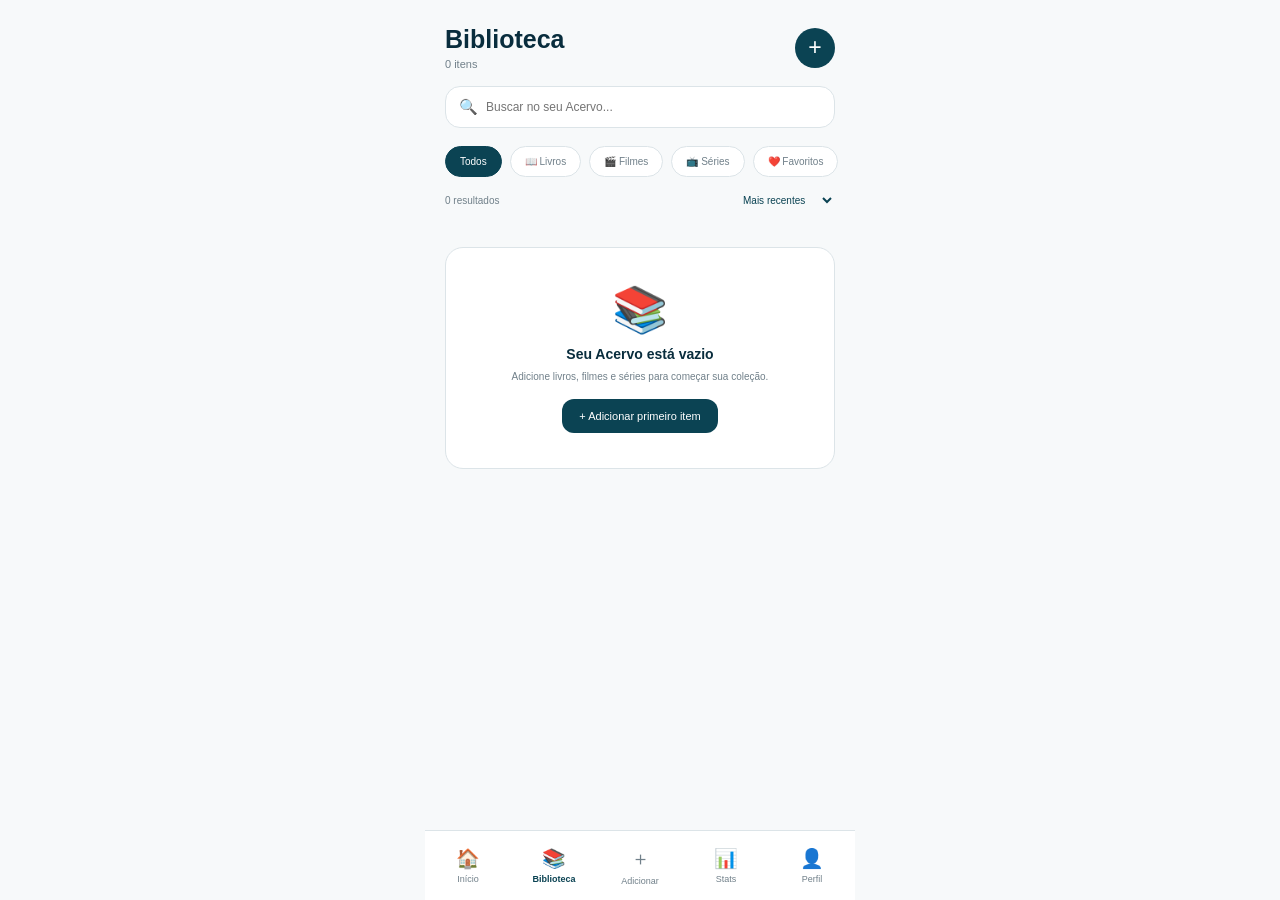
==== biblioteca.html @ 20e03abb "biblioteca.html" ====
<!DOCTYPE html>
<html lang="pt-BR">

<head>

    <meta charset="UTF-8">

    <meta
        name="viewport"
        content="width=device-width, initial-scale=1.0"
    >

    <title>Biblioteca - Acervo</title>


    <style>

        * {
            box-sizing: border-box;
            margin: 0;
            padding: 0;
        }


        body {
            font-family: Arial, Helvetica, sans-serif;
            background: #f7f9fa;
            color: #092d3d;
        }


        .app {
            max-width: 430px;
            margin: auto;
            min-height: 100vh;
            padding-bottom: 90px;
        }


        /* =========================
           TOPO
        ========================= */

        .topo {
            padding: 25px 20px 15px;
        }


        .topo-linha {
            display: flex;
            align-items: center;
            justify-content: space-between;
            margin-bottom: 16px;
        }


        .topo h1 {
            font-size: 25px;
        }


        .contador {
            color: #71808a;
            font-size: 11px;
            margin-top: 4px;
        }


        .botao-adicionar {
            width: 40px;
            height: 40px;
            border: none;
            border-radius: 50%;
            background: #0b4353;
            color: white;
            font-size: 23px;
            cursor: pointer;
        }


        /* =========================
           BUSCA
        ========================= */

        .busca {
            position: relative;
        }


        .busca input {
            width: 100%;
            border: 1px solid #dce4e8;
            background: white;
            border-radius: 15px;
            padding: 13px 14px 13px 40px;
            font-size: 12px;
            color: #092d3d;
            outline: none;
        }


        .busca input:focus {
            border-color: #0b4353;
        }


        .icone-busca {
            position: absolute;
            left: 14px;
            top: 12px;
            font-size: 15px;
            color: #71808a;
        }


        /* =========================
           FILTROS
        ========================= */

        .filtros {
            display: flex;
            gap: 8px;
            overflow-x: auto;
            padding: 3px 20px 5px;
            margin-bottom: 12px;
        }


        .filtros::-webkit-scrollbar {
            display: none;
        }


        .filtro {
            flex-shrink: 0;
            border: 1px solid #dce4e8;
            background: white;
            color: #71808a;
            border-radius: 20px;
            padding: 9px 14px;
            font-size: 10px;
            cursor: pointer;
        }


        .filtro.ativo {
            background: #0b4353;
            color: white;
            border-color: #0b4353;
        }


        /* =========================
           ORGANIZAÇÃO
        ========================= */

        .barra-organizacao {
            display: flex;
            justify-content: space-between;
            align-items: center;
            padding: 0 20px 15px;
        }


        .resultado {
            color: #71808a;
            font-size: 10px;
        }


        .ordenacao {
            border: none;
            background: transparent;
            color: #0b4353;
            font-size: 10px;
            outline: none;
            cursor: pointer;
        }


        /* =========================
           GRID
        ========================= */

        .lista {
            display: grid;
            grid-template-columns: 1fr 1fr;
            gap: 12px;
            padding: 0 20px;
        }


        /* =========================
           CARD
        ========================= */

        .card {
            background: white;
            border: 1px solid #dce4e8;
            border-radius: 17px;
            overflow: hidden;
            cursor: pointer;
            position: relative;
            transition: 0.15s;
        }


        .card:active {
            transform: scale(0.98);
        }


        .capa {
            width: 100%;
            height: 210px;
            background: #e8f2f0;
            display: flex;
            align-items: center;
            justify-content: center;
            font-size: 48px;
            overflow: hidden;
        }


        .capa img {
            width: 100%;
            height: 100%;
            object-fit: cover;
        }


        .favorito {
            position: absolute;
            right: 8px;
            top: 8px;
            width: 29px;
            height: 29px;
            border-radius: 50%;
            border: none;
            background: rgba(255,255,255,0.92);
            font-size: 15px;
            cursor: pointer;
            z-index: 2;
        }


        .informacoes {
            padding: 11px;
        }


        .tipo-card {
            color: #71808a;
            font-size: 8px;
            text-transform: uppercase;
            margin-bottom: 4px;
        }


        .titulo-card {
            font-size: 12px;
            font-weight: bold;
            white-space: nowrap;
            overflow: hidden;
            text-overflow: ellipsis;
            margin-bottom: 5px;
        }


        .autor-card {
            color: #71808a;
            font-size: 9px;
            white-space: nowrap;
            overflow: hidden;
            text-overflow: ellipsis;
            margin-bottom: 7px;
        }


        .rodape-card {
            display: flex;
            justify-content: space-between;
            align-items: center;
        }


        .estrelas {
            color: #eca72c;
            font-size: 10px;
            letter-spacing: 0;
        }


        .status {
            font-size: 8px;
            padding: 4px 6px;
            border-radius: 8px;
            background: #eef3f4;
            color: #52707a;
        }


        /* =========================
           VAZIO
        ========================= */

        .vazio {
            display: none;
            margin: 25px 20px;
            background: white;
            border: 1px solid #dce4e8;
            border-radius: 18px;
            padding: 35px 20px;
            text-align: center;
        }


        .vazio-icone {
            font-size: 45px;
            margin-bottom: 10px;
        }


        .vazio strong {
            display: block;
            font-size: 14px;
            margin-bottom: 7px;
        }


        .vazio p {
            color: #71808a;
            font-size: 10px;
            line-height: 1.5;
            margin-bottom: 15px;
        }


        .vazio button {
            border: none;
            background: #0b4353;
            color: white;
            border-radius: 12px;
            padding: 11px 17px;
            font-size: 11px;
            cursor: pointer;
        }


        /* =========================
           MENU INFERIOR
        ========================= */

        .menu {
            position: fixed;
            bottom: 0;
            left: 50%;
            transform: translateX(-50%);
            width: min(430px, 100%);
            height: 70px;
            background: white;
            border-top: 1px solid #dce4e8;
            display: grid;
            grid-template-columns: repeat(5, 1fr);
            z-index: 10;
        }


        .menu button {
            border: none;
            background: transparent;
            color: #71808a;
            font-size: 9px;
            cursor: pointer;
        }


        .menu button span {
            display: block;
            font-size: 19px;
            margin-bottom: 4px;
        }


        .menu button.ativo {
            color: #0b4353;
            font-weight: bold;
        }


        /* =========================
           RESPONSIVO
        ========================= */

        @media (max-width: 350px) {

            .lista {
                grid-template-columns: 1fr 1fr;
                gap: 8px;
            }


            .capa {
                height: 175px;
            }

        }

    </style>

</head>


<body>


<div class="app">


    <!-- TOPO -->

    <header class="topo">


        <div class="topo-linha">


            <div>

                <h1>
                    Biblioteca
                </h1>

                <div
                    class="contador"
                    id="contador"
                >
                    0 itens
                </div>

            </div>


            <button
                class="botao-adicionar"
                onclick="novoItem()"
            >
                +
            </button>


        </div>


        <!-- BUSCA -->

        <div class="busca">

            <span class="icone-busca">
                🔍
            </span>

            <input
                type="text"
                id="busca"
                placeholder="Buscar no seu Acervo..."
                oninput="renderizar()"
            >

        </div>


    </header>


    <!-- FILTROS -->

    <div class="filtros">


        <button
            class="filtro ativo"
            data-filtro="Todos"
            onclick="selecionarFiltro('Todos', this)"
        >
            Todos
        </button>


        <button
            class="filtro"
            data-filtro="Livro"
            onclick="selecionarFiltro('Livro', this)"
        >
            📖 Livros
        </button>


        <button
            class="filtro"
            data-filtro="Filme"
            onclick="selecionarFiltro('Filme', this)"
        >
            🎬 Filmes
        </button>


        <button
            class="filtro"
            data-filtro="Série"
            onclick="selecionarFiltro('Série', this)"
        >
            📺 Séries
        </button>


        <button
            class="filtro"
            data-filtro="Favoritos"
            onclick="selecionarFiltro('Favoritos', this)"
        >
            ❤️ Favoritos
        </button>


    </div>


    <!-- ORGANIZAÇÃO -->

    <div class="barra-organizacao">


        <span
            class="resultado"
            id="resultado"
        >
            0 resultados
        </span>


        <select
            class="ordenacao"
            id="ordenacao"
            onchange="renderizar()"
        >

            <option value="recentes">
                Mais recentes
            </option>

            <option value="az">
                A → Z
            </option>

            <option value="za">
                Z → A
            </option>

            <option value="nota">
                Melhor avaliação
            </option>

        </select>


    </div>


    <!-- LISTA -->

    <div
        class="lista"
        id="lista"
    ></div>


    <!-- VAZIO -->

    <div
        class="vazio"
        id="vazio"
    >

        <div class="vazio-icone">
            📚
        </div>


        <strong id="tituloVazio">
            Seu Acervo está vazio
        </strong>


        <p id="textoVazio">
            Adicione livros, filmes e séries
            para começar sua coleção.
        </p>


        <button
            onclick="novoItem()"
        >
            + Adicionar primeiro item
        </button>

    </div>


</div>


<!-- MENU -->

<nav class="menu">


    <button
        onclick="location.href='index.html'"
    >

        <span>
            🏠
        </span>

        Início

    </button>


    <button
        class="ativo"
        onclick="location.href='biblioteca.html'"
    >

        <span>
            📚
        </span>

        Biblioteca

    </button>


    <button
        onclick="novoItem()"
    >

        <span>
            ＋
        </span>

        Adicionar

    </button>


    <button
        onclick="location.href='estatisticas.html'"
    >

        <span>
            📊
        </span>

        Stats

    </button>


    <button
        onclick="location.href='perfil.html'"
    >

        <span>
            👤
        </span>

        Perfil

    </button>


</nav>


<script>


/* =========================
   DADOS
========================= */


let acervo =
    JSON.parse(
        localStorage.getItem("acervo")
    ) || [];


let filtroAtual =
    "Todos";


/* =========================
   FILTRO
========================= */


function selecionarFiltro(
    filtro,
    botao
) {


    filtroAtual =
        filtro;


    document
        .querySelectorAll(".filtro")
        .forEach(
            function(item) {

                item.classList.remove(
                    "ativo"
                );

            }
        );


    botao.classList.add(
        "ativo"
    );


    renderizar();

}


/* =========================
   RENDERIZAR
========================= */


function renderizar() {


    acervo =
        JSON.parse(
            localStorage.getItem("acervo")
        ) || [];


    const busca =
        document
            .getElementById("busca")
            .value
            .toLowerCase()
            .trim();


    let itens =
        acervo.map(
            function(item, indice) {

                return {
                    ...item,
                    indice: indice
                };

            }
        );


    /* FILTRO */

    if (
        filtroAtual !==
        "Todos"
    ) {


        if (
            filtroAtual ===
            "Favoritos"
        ) {

            itens =
                itens.filter(
                    function(item) {

                        return item.favorito === true;

                    }
                );

        } else {

            itens =
                itens.filter(
                    function(item) {

                        return item.tipo ===
                            filtroAtual;

                    }
                );

        }

    }


    /* BUSCA */

    if (busca) {


        itens =
            itens.filter(
                function(item) {


                    const titulo =
                        (
                            item.titulo || ""
                        ).toLowerCase();


                    const autor =
                        (
                            item.autor || ""
                        ).toLowerCase();


                    const genero =
                        (
                            item.genero || ""
                        ).toLowerCase();


                    return (

                        titulo.includes(
                            busca
                        ) ||

                        autor.includes(
                            busca
                        ) ||

                        genero.includes(
                            busca
                        )

                    );

                }
            );

    }


    /* ORDENAÇÃO */

    const ordenacao =
        document
            .getElementById("ordenacao")
            .value;


    if (
        ordenacao ===
        "az"
    ) {

        itens.sort(
            function(a, b) {

                return (
                    a.titulo || ""
                ).localeCompare(
                    b.titulo || ""
                );

            }
        );

    }


    if (
        ordenacao ===
        "za"
    ) {

        itens.sort(
            function(a, b) {

                return (
                    b.titulo || ""
                ).localeCompare(
                    a.titulo || ""
                );

            }
        );

    }


    if (
        ordenacao ===
        "nota"
    ) {

        itens.sort(
            function(a, b) {

                return (
                    Number(b.nota) || 0
                ) -
                (
                    Number(a.nota) || 0
                );

            }
        );

    }


    if (
        ordenacao ===
        "recentes"
    ) {

        itens.sort(
            function(a, b) {

                return b.indice -
                    a.indice;

            }
        );

    }


    /* CONTADORES */

    document.getElementById(
        "contador"
    ).textContent =

        acervo.length +
        (
            acervo.length === 1
                ? " item"
                : " itens"
        );


    document.getElementById(
        "resultado"
    ).textContent =

        itens.length +
        (
            itens.length === 1
                ? " resultado"
                : " resultados"
        );


    /* LISTA */

    const lista =
        document.getElementById(
            "lista"
        );


    lista.innerHTML =
        "";


    if (
        itens.length === 0
    ) {


        lista.style.display =
            "none";


        mostrarVazio();


        return;

    }


    lista.style.display =
        "grid";


    document.getElementById(
        "vazio"
    ).style.display =
        "none";


    itens.forEach(
        function(item) {

            lista.appendChild(
                criarCard(item)
            );

        }
    );

}


/* =========================
   CRIAR CARD
========================= */


function criarCard(
    item
) {


    const card =
        document.createElement(
            "div"
        );


    card.className =
        "card";


    card.onclick =
        function() {

            abrirDetalhes(
                item.indice
            );

        };


    /* ÍCONE */

    let icone =
        "📖";


    if (
        item.tipo ===
        "Filme"
    ) {

        icone =
            "🎬";

    }


    if (
        item.tipo ===
        "Série"
    ) {

        icone =
            "📺";

    }


    /* CAPA */

    let capa =
        `
        <span>
            ${icone}
        </span>
        `;


    if (
        item.capa
    ) {

        capa =
            `
            <img
                src="${item.capa}"
                alt="${item.titulo || "Capa"}"
            >
            `;

    }


    /* ESTRELAS */

    const nota =
        Number(item.nota) || 0;


    const estrelas =
        nota > 0
            ? "★".repeat(nota)
                + "☆".repeat(5 - nota)
            : "☆☆☆☆☆";


    /* STATUS */

    let status =
        "Quero ver";


    if (
        item.status ===
        "andamento"
    ) {

        status =
            "Em andamento";

    }


    if (
        item.status ===
        "concluido"
    ) {

        status =
            "Concluído";

    }


    card.innerHTML = `

        <button
            class="favorito"
            title="Favorito"
        >
            ${
                item.favorito === true
                    ? "❤️"
                    : "♡"
            }
        </button>


        <div class="capa">

            ${capa}

        </div>


        <div class="informacoes">


            <div class="tipo-card">

                ${
                    item.tipo ||
                    "Item"
                }

            </div>


            <div class="titulo-card">

                ${
                    item.titulo ||
                    "Sem título"
                }

            </div>


            <div class="autor-card">

                ${
                    item.autor ||
                    ""
                }

            </div>


            <div class="rodape-card">


                <div class="estrelas">

                    ${estrelas}

                </div>


                <div class="status">

                    ${status}

                </div>


            </div>


        </div>

    `;


    /* FAVORITO */

    const favorito =
        card.querySelector(
            ".favorito"
        );


    favorito.onclick =
        function(event) {


            event.stopPropagation();


            alternarFavorito(
                item.indice
            );

        };


    return card;

}


/* =========================
   FAVORITO
========================= */


function alternarFavorito(
    indice
) {


    if (
        !acervo[indice]
    ) {

        return;

    }


    acervo[indice].favorito =
        acervo[indice].favorito !== true;


    localStorage.setItem(
        "acervo",
        JSON.stringify(acervo)
    );


    renderizar();

}


/* =========================
   DETALHES
========================= */


function abrirDetalhes(
    indice
) {


    if (
        !acervo[indice]
    ) {

        return;

    }


    localStorage.setItem(
        "itemSelecionado",
        indice
    );


    location.href =
        "detalhes.html";

}


/* =========================
   NOVO ITEM
========================= */


function novoItem() {


    localStorage.removeItem(
        "itemEditando"
    );


    location.href =
        "novo.html";

}


/* =========================
   VAZIO
========================= */


function mostrarVazio() {


    const vazio =
        document.getElementById(
            "vazio"
        );


    vazio.style.display =
        "block";


    const titulo =
        document.getElementById(
            "tituloVazio"
        );


    const texto =
        document.getElementById(
            "textoVazio"
        );


    if (
        filtroAtual !==
            "Todos" ||
        document
            .getElementById("busca")
            .value
            .trim()
    ) {


        titulo.textContent =
            "Nenhum item encontrado";


        texto.textContent =
            "Tente mudar o filtro ou fazer outra busca.";

    } else {


        titulo.textContent =
            "Seu Acervo está vazio";


        texto.textContent =
            "Adicione livros, filmes e séries para começar sua coleção.";

    }

}


/* =========================
   INICIAR
========================= */


renderizar();


</script>


</body>

</html>
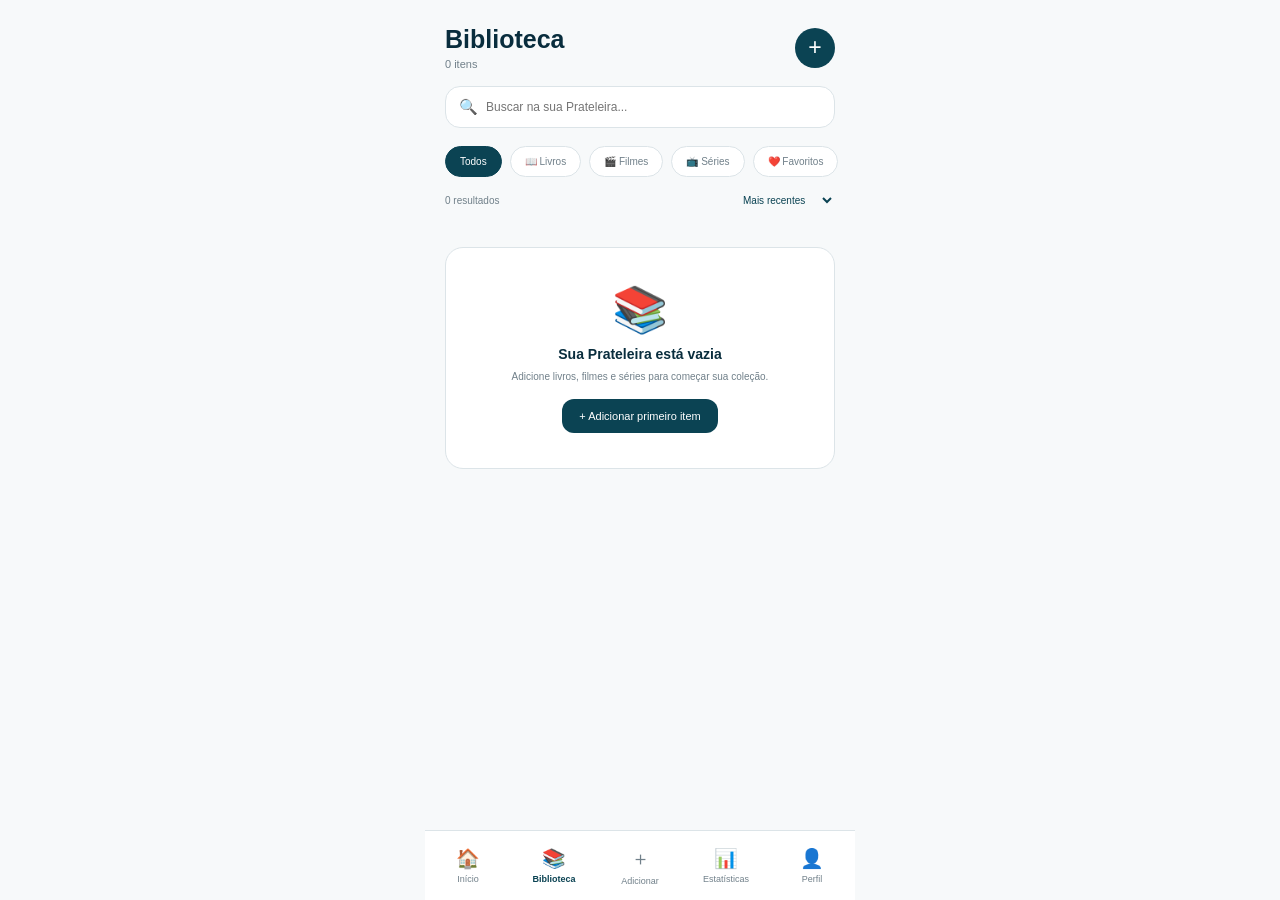
==== commit 2372904e: "biblioteca.html" ====
--- a/biblioteca.html
+++ b/biblioteca.html
@@ -10,7 +10,7 @@
         content="width=device-width, initial-scale=1.0"
     >
 
-    <title>Biblioteca - Acervo</title>
+    <title>Biblioteca - Prateleira</title>
 
 
     <style>
@@ -26,6 +26,7 @@
             font-family: Arial, Helvetica, sans-serif;
             background: #f7f9fa;
             color: #092d3d;
+            transition: 0.2s;
         }
 
 
@@ -389,6 +390,99 @@
 
 
         /* =========================
+           MODO ESCURO
+        ========================= */
+
+        body.modo-escuro {
+            background: #10191d;
+            color: #edf4f5;
+        }
+
+
+        body.modo-escuro .contador,
+        body.modo-escuro .resultado,
+        body.modo-escuro .tipo-card,
+        body.modo-escuro .autor-card {
+            color: #9eafb5;
+        }
+
+
+        body.modo-escuro .busca input {
+            background: #18252a;
+            border-color: #2b3b40;
+            color: #edf4f5;
+        }
+
+
+        body.modo-escuro .busca input::placeholder {
+            color: #8d9da2;
+        }
+
+
+        body.modo-escuro .filtro {
+            background: #18252a;
+            border-color: #2b3b40;
+            color: #aab8bd;
+        }
+
+
+        body.modo-escuro .filtro.ativo {
+            background: #0b4353;
+            color: white;
+            border-color: #0b4353;
+        }
+
+
+        body.modo-escuro .ordenacao {
+            color: #7fb1c0;
+        }
+
+
+        body.modo-escuro .card {
+            background: #18252a;
+            border-color: #2b3b40;
+        }
+
+
+        body.modo-escuro .capa {
+            background: #223238;
+        }
+
+
+        body.modo-escuro .status {
+            background: #26363b;
+            color: #aab8bd;
+        }
+
+
+        body.modo-escuro .vazio {
+            background: #18252a;
+            border-color: #2b3b40;
+        }
+
+
+        body.modo-escuro .vazio p {
+            color: #9eafb5;
+        }
+
+
+        body.modo-escuro .menu {
+            background: #151f23;
+            border-top-color: #2b3b40;
+        }
+
+
+        body.modo-escuro .menu button {
+            color: #9eafb5;
+        }
+
+
+        body.modo-escuro .menu button.ativo {
+            color: #7fb1c0;
+        }
+
+
+        /* =========================
            RESPONSIVO
         ========================= */
 
@@ -463,7 +557,7 @@
             <input
                 type="text"
                 id="busca"
-                placeholder="Buscar no seu Acervo..."
+                placeholder="Buscar na sua Prateleira..."
                 oninput="renderizar()"
             >
 
@@ -588,7 +682,7 @@
 
 
         <strong id="tituloVazio">
-            Seu Acervo está vazio
+            Sua Prateleira está vazia
         </strong>
 
 
@@ -663,7 +757,7 @@
             📊
         </span>
 
-        Stats
+        Estatísticas
 
     </button>
 
@@ -688,14 +782,53 @@
 
 
 /* =========================
+   MODO GLOBAL
+========================= */
+
+
+function aplicarModo() {
+
+    const modo =
+        localStorage.getItem("modoPrateleira") || "claro";
+
+
+    if (modo === "escuro") {
+
+        document.body.classList.add(
+            "modo-escuro"
+        );
+
+    } else {
+
+        document.body.classList.remove(
+            "modo-escuro"
+        );
+
+    }
+
+}
+
+
+/* =========================
    DADOS
 ========================= */
 
 
-let acervo =
-    JSON.parse(
-        localStorage.getItem("acervo")
-    ) || [];
+let acervo = [];
+
+
+try {
+
+    acervo =
+        JSON.parse(
+            localStorage.getItem("acervo")
+        ) || [];
+
+} catch (erro) {
+
+    acervo = [];
+
+}
 
 
 let filtroAtual =
@@ -748,10 +881,18 @@
 function renderizar() {
 
 
-    acervo =
-        JSON.parse(
-            localStorage.getItem("acervo")
-        ) || [];
+    try {
+
+        acervo =
+            JSON.parse(
+                localStorage.getItem("acervo")
+            ) || [];
+
+    } catch (erro) {
+
+        acervo = [];
+
+    }
 
 
     const busca =
@@ -1089,24 +1230,81 @@
     /* CAPA */
 
     let capa =
-        `
-        <span>
-            ${icone}
-        </span>
-        `;
+        `<span>${icone}</span>`;
 
 
     if (
         item.capa
     ) {
 
+        const imagem =
+            document.createElement(
+                "img"
+            );
+
+
+        imagem.src =
+            item.capa;
+
+
+        imagem.alt =
+            item.titulo ||
+            "Capa";
+
+
         capa =
-            `
-            <img
-                src="${item.capa}"
-                alt="${item.titulo || "Capa"}"
-            >
-            `;
+            "";
+
+
+        const areaCapa =
+            document.createElement(
+                "div"
+            );
+
+
+        areaCapa.className =
+            "capa";
+
+
+        areaCapa.appendChild(
+            imagem
+        );
+
+
+        card.appendChild(
+            areaCapa
+        );
+
+    } else {
+
+        const areaCapa =
+            document.createElement(
+                "div"
+            );
+
+
+        areaCapa.className =
+            "capa";
+
+
+        const span =
+            document.createElement(
+                "span"
+            );
+
+
+        span.textContent =
+            icone;
+
+
+        areaCapa.appendChild(
+            span
+        );
+
+
+        card.appendChild(
+            areaCapa
+        );
 
     }
 
@@ -1152,96 +1350,30 @@
     }
 
 
-    card.innerHTML = `
-
-        <button
-            class="favorito"
-            title="Favorito"
-        >
-            ${
-                item.favorito === true
-                    ? "❤️"
-                    : "♡"
-            }
-        </button>
-
-
-        <div class="capa">
-
-            ${capa}
-
-        </div>
-
-
-        <div class="informacoes">
-
-
-            <div class="tipo-card">
-
-                ${
-                    item.tipo ||
-                    "Item"
-                }
-
-            </div>
-
-
-            <div class="titulo-card">
-
-                ${
-                    item.titulo ||
-                    "Sem título"
-                }
-
-            </div>
-
-
-            <div class="autor-card">
-
-                ${
-                    item.autor ||
-                    ""
-                }
-
-            </div>
-
-
-            <div class="rodape-card">
-
-
-                <div class="estrelas">
-
-                    ${estrelas}
-
-                </div>
-
-
-                <div class="status">
-
-                    ${status}
-
-                </div>
-
-
-            </div>
-
-
-        </div>
-
-    `;
-
-
     /* FAVORITO */
 
     const favorito =
-        card.querySelector(
-            ".favorito"
-        );
+        document.createElement(
+            "button"
+        );
+
+
+    favorito.className =
+        "favorito";
+
+
+    favorito.title =
+        "Favorito";
+
+
+    favorito.textContent =
+        item.favorito === true
+            ? "❤️"
+            : "♡";
 
 
     favorito.onclick =
         function(event) {
-
 
             event.stopPropagation();
 
@@ -1251,6 +1383,141 @@
             );
 
         };
+
+
+    card.appendChild(
+        favorito
+    );
+
+
+    /* INFORMAÇÕES */
+
+    const informacoes =
+        document.createElement(
+            "div"
+        );
+
+
+    informacoes.className =
+        "informacoes";
+
+
+    const tipo =
+        document.createElement(
+            "div"
+        );
+
+
+    tipo.className =
+        "tipo-card";
+
+
+    tipo.textContent =
+        item.tipo ||
+        "Item";
+
+
+    const titulo =
+        document.createElement(
+            "div"
+        );
+
+
+    titulo.className =
+        "titulo-card";
+
+
+    titulo.textContent =
+        item.titulo ||
+        "Sem título";
+
+
+    const autor =
+        document.createElement(
+            "div"
+        );
+
+
+    autor.className =
+        "autor-card";
+
+
+    autor.textContent =
+        item.autor ||
+        "";
+
+
+    const rodape =
+        document.createElement(
+            "div"
+        );
+
+
+    rodape.className =
+        "rodape-card";
+
+
+    const estrelasElemento =
+        document.createElement(
+            "div"
+        );
+
+
+    estrelasElemento.className =
+        "estrelas";
+
+
+    estrelasElemento.textContent =
+        estrelas;
+
+
+    const statusElemento =
+        document.createElement(
+            "div"
+        );
+
+
+    statusElemento.className =
+        "status";
+
+
+    statusElemento.textContent =
+        status;
+
+
+    rodape.appendChild(
+        estrelasElemento
+    );
+
+
+    rodape.appendChild(
+        statusElemento
+    );
+
+
+    informacoes.appendChild(
+        tipo
+    );
+
+
+    informacoes.appendChild(
+        titulo
+    );
+
+
+    informacoes.appendChild(
+        autor
+    );
+
+
+    informacoes.appendChild(
+        rodape
+    );
+
+
+    card.appendChild(
+        informacoes
+    );
 
 
     return card;
@@ -1393,7 +1660,7 @@
 
 
         titulo.textContent =
-            "Seu Acervo está vazio";
+            "Sua Prateleira está vazia";
 
 
         texto.textContent =
@@ -1409,6 +1676,8 @@
 ========================= */
 
 
+aplicarModo();
+
 renderizar();
 
 
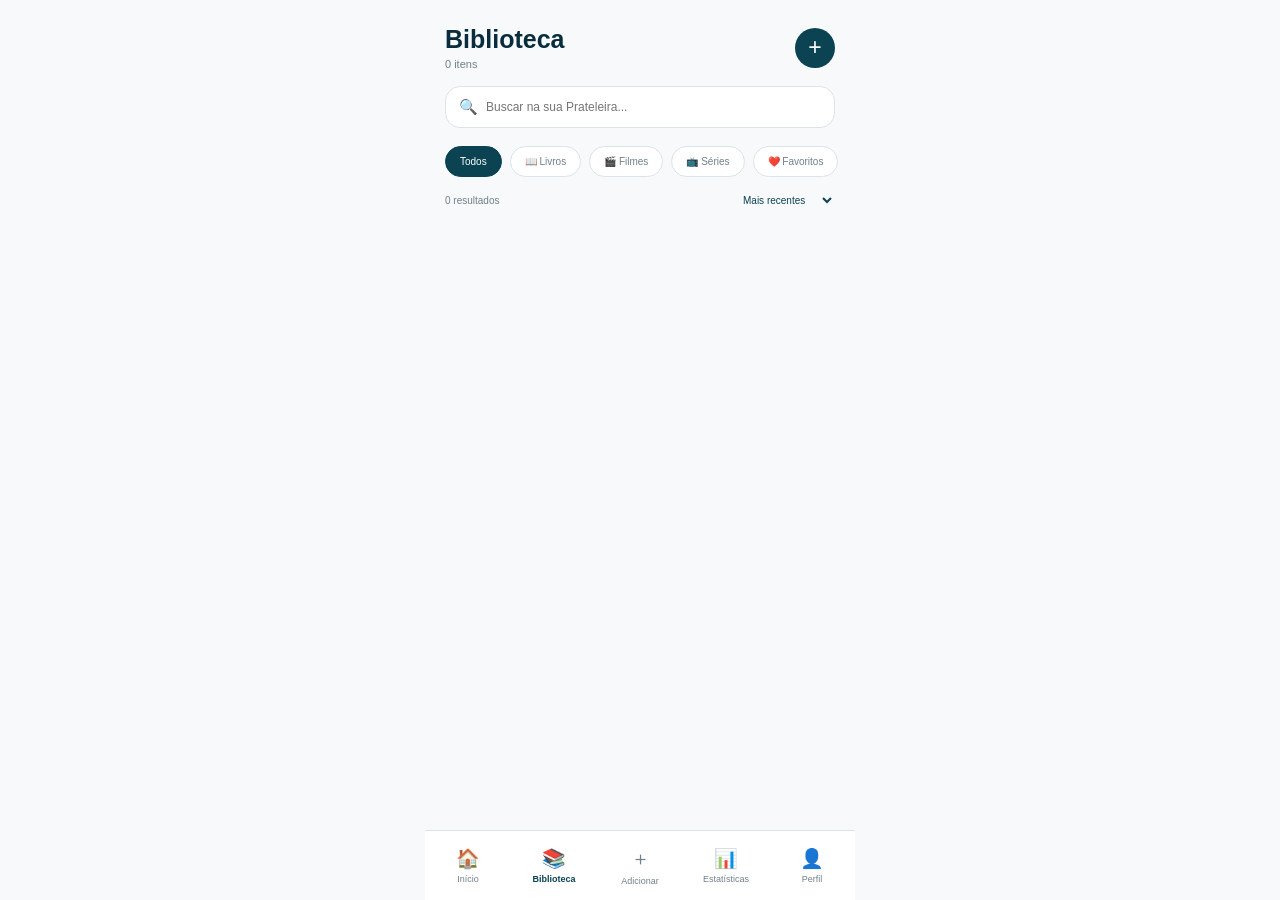
==== commit 6950e861: "biblioteca.html" ====
--- a/biblioteca.html
+++ b/biblioteca.html
@@ -1670,6 +1670,59 @@
 
 }
 
+    /* =========================
+           MODO ESCURO
+        ========================= */
+
+        body.modo-escuro {
+            background: #10191d;
+            color: #edf4f5;
+        }
+
+
+        body.modo-escuro .topo p,
+        body.modo-escuro .texto-card,
+        body.modo-escuro .avaliacao-texto,
+        body.modo-escuro .vazio {
+            color: #9eafb5;
+        }
+
+
+        body.modo-escuro .card-resumo,
+        body.modo-escuro .tipo,
+        body.modo-escuro .status-card,
+        body.modo-escuro .avaliacao-card {
+            background: #18252a;
+            border-color: #2b3b40;
+        }
+
+
+        body.modo-escuro .barra {
+            background: #26363b;
+        }
+
+
+        body.modo-escuro .status-linha {
+            border-bottom-color: #2b3b40;
+        }
+
+
+        body.modo-escuro .navegacao {
+            background: #151f23;
+            border-top-color: #2b3b40;
+        }
+
+
+        body.modo-escuro .nav-item {
+            color: #9eafb5;
+        }
+
+
+        body.modo-escuro .nav-item.ativo {
+            color: #7fb1c0;
+        }
+
+
 
 /* =========================
    INICIAR
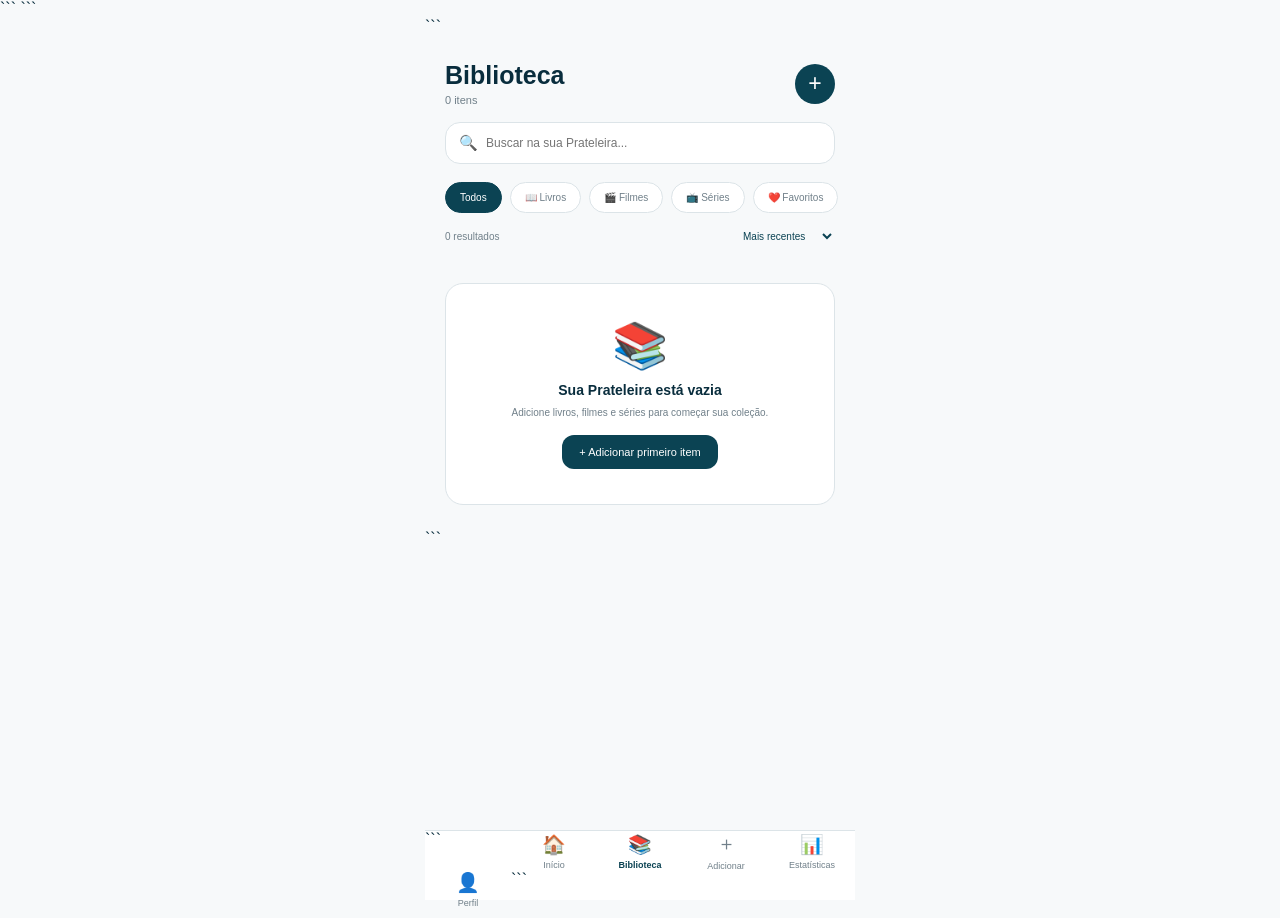
==== commit 53231d52: "biblioteca.html" ====
--- a/biblioteca.html
+++ b/biblioteca.html
@@ -1,797 +1,695 @@
 <!DOCTYPE html>
+
 <html lang="pt-BR">
 
 <head>
 
-    <meta charset="UTF-8">
-
-    <meta
-        name="viewport"
-        content="width=device-width, initial-scale=1.0"
-    >
-
-    <title>Biblioteca - Prateleira</title>
-
-
-    <style>
-
-        * {
-            box-sizing: border-box;
-            margin: 0;
-            padding: 0;
+```
+<meta charset="UTF-8">
+
+<meta
+    name="viewport"
+    content="width=device-width, initial-scale=1.0"
+>
+
+<title>Biblioteca - Prateleira</title>
+
+<style>
+
+    * {
+        box-sizing: border-box;
+        margin: 0;
+        padding: 0;
+    }
+
+    body {
+        font-family: Arial, Helvetica, sans-serif;
+        background: #f7f9fa;
+        color: #092d3d;
+        transition: 0.2s;
+    }
+
+    .app {
+        max-width: 430px;
+        margin: auto;
+        min-height: 100vh;
+        padding-bottom: 90px;
+    }
+
+    /* =========================
+       TOPO
+    ========================= */
+
+    .topo {
+        padding: 25px 20px 15px;
+    }
+
+    .topo-linha {
+        display: flex;
+        align-items: center;
+        justify-content: space-between;
+        margin-bottom: 16px;
+    }
+
+    .topo h1 {
+        font-size: 25px;
+    }
+
+    .contador {
+        color: #71808a;
+        font-size: 11px;
+        margin-top: 4px;
+    }
+
+    .botao-adicionar {
+        width: 40px;
+        height: 40px;
+        border: none;
+        border-radius: 50%;
+        background: #0b4353;
+        color: white;
+        font-size: 23px;
+        cursor: pointer;
+    }
+
+    /* =========================
+       BUSCA
+    ========================= */
+
+    .busca {
+        position: relative;
+    }
+
+    .busca input {
+        width: 100%;
+        border: 1px solid #dce4e8;
+        background: white;
+        border-radius: 15px;
+        padding: 13px 14px 13px 40px;
+        font-size: 12px;
+        color: #092d3d;
+        outline: none;
+    }
+
+    .busca input:focus {
+        border-color: #0b4353;
+    }
+
+    .icone-busca {
+        position: absolute;
+        left: 14px;
+        top: 12px;
+        font-size: 15px;
+        color: #71808a;
+    }
+
+    /* =========================
+       FILTROS
+    ========================= */
+
+    .filtros {
+        display: flex;
+        gap: 8px;
+        overflow-x: auto;
+        padding: 3px 20px 5px;
+        margin-bottom: 12px;
+    }
+
+    .filtros::-webkit-scrollbar {
+        display: none;
+    }
+
+    .filtro {
+        flex-shrink: 0;
+        border: 1px solid #dce4e8;
+        background: white;
+        color: #71808a;
+        border-radius: 20px;
+        padding: 9px 14px;
+        font-size: 10px;
+        cursor: pointer;
+    }
+
+    .filtro.ativo {
+        background: #0b4353;
+        color: white;
+        border-color: #0b4353;
+    }
+
+    /* =========================
+       ORGANIZAÇÃO
+    ========================= */
+
+    .barra-organizacao {
+        display: flex;
+        justify-content: space-between;
+        align-items: center;
+        padding: 0 20px 15px;
+    }
+
+    .resultado {
+        color: #71808a;
+        font-size: 10px;
+    }
+
+    .ordenacao {
+        border: none;
+        background: transparent;
+        color: #0b4353;
+        font-size: 10px;
+        outline: none;
+        cursor: pointer;
+    }
+
+    /* =========================
+       GRID
+    ========================= */
+
+    .lista {
+        display: grid;
+        grid-template-columns: 1fr 1fr;
+        gap: 12px;
+        padding: 0 20px;
+    }
+
+    /* =========================
+       CARD
+    ========================= */
+
+    .card {
+        background: white;
+        border: 1px solid #dce4e8;
+        border-radius: 17px;
+        overflow: hidden;
+        cursor: pointer;
+        position: relative;
+        transition: 0.15s;
+    }
+
+    .card:active {
+        transform: scale(0.98);
+    }
+
+    .capa {
+        width: 100%;
+        height: 210px;
+        background: #e8f2f0;
+        display: flex;
+        align-items: center;
+        justify-content: center;
+        font-size: 48px;
+        overflow: hidden;
+    }
+
+    .capa img {
+        width: 100%;
+        height: 100%;
+        object-fit: cover;
+    }
+
+    .favorito {
+        position: absolute;
+        right: 8px;
+        top: 8px;
+        width: 29px;
+        height: 29px;
+        border-radius: 50%;
+        border: none;
+        background: rgba(255,255,255,0.92);
+        font-size: 15px;
+        cursor: pointer;
+        z-index: 2;
+    }
+
+    .informacoes {
+        padding: 11px;
+    }
+
+    .tipo-card {
+        color: #71808a;
+        font-size: 8px;
+        text-transform: uppercase;
+        margin-bottom: 4px;
+    }
+
+    .titulo-card {
+        font-size: 12px;
+        font-weight: bold;
+        white-space: nowrap;
+        overflow: hidden;
+        text-overflow: ellipsis;
+        margin-bottom: 5px;
+    }
+
+    .autor-card {
+        color: #71808a;
+        font-size: 9px;
+        white-space: nowrap;
+        overflow: hidden;
+        text-overflow: ellipsis;
+        margin-bottom: 7px;
+    }
+
+    .rodape-card {
+        display: flex;
+        justify-content: space-between;
+        align-items: center;
+    }
+
+    .estrelas {
+        color: #eca72c;
+        font-size: 10px;
+        letter-spacing: 0;
+    }
+
+    .status {
+        font-size: 8px;
+        padding: 4px 6px;
+        border-radius: 8px;
+        background: #eef3f4;
+        color: #52707a;
+    }
+
+    /* =========================
+       VAZIO
+    ========================= */
+
+    .vazio {
+        display: none;
+        margin: 25px 20px;
+        background: white;
+        border: 1px solid #dce4e8;
+        border-radius: 18px;
+        padding: 35px 20px;
+        text-align: center;
+    }
+
+    .vazio-icone {
+        font-size: 45px;
+        margin-bottom: 10px;
+    }
+
+    .vazio strong {
+        display: block;
+        font-size: 14px;
+        margin-bottom: 7px;
+    }
+
+    .vazio p {
+        color: #71808a;
+        font-size: 10px;
+        line-height: 1.5;
+        margin-bottom: 15px;
+    }
+
+    .vazio button {
+        border: none;
+        background: #0b4353;
+        color: white;
+        border-radius: 12px;
+        padding: 11px 17px;
+        font-size: 11px;
+        cursor: pointer;
+    }
+
+    /* =========================
+       MENU INFERIOR
+    ========================= */
+
+    .menu {
+        position: fixed;
+        bottom: 0;
+        left: 50%;
+        transform: translateX(-50%);
+        width: min(430px, 100%);
+        height: 70px;
+        background: white;
+        border-top: 1px solid #dce4e8;
+        display: grid;
+        grid-template-columns: repeat(5, 1fr);
+        z-index: 10;
+    }
+
+    .menu button {
+        border: none;
+        background: transparent;
+        color: #71808a;
+        font-size: 9px;
+        cursor: pointer;
+    }
+
+    .menu button span {
+        display: block;
+        font-size: 19px;
+        margin-bottom: 4px;
+    }
+
+    .menu button.ativo {
+        color: #0b4353;
+        font-weight: bold;
+    }
+
+    /* =========================
+       MODO ESCURO
+    ========================= */
+
+    body.modo-escuro {
+        background: #10191d;
+        color: #edf4f5;
+    }
+
+    body.modo-escuro .contador,
+    body.modo-escuro .resultado,
+    body.modo-escuro .tipo-card,
+    body.modo-escuro .autor-card {
+        color: #9eafb5;
+    }
+
+    body.modo-escuro .busca input {
+        background: #18252a;
+        border-color: #2b3b40;
+        color: #edf4f5;
+    }
+
+    body.modo-escuro .busca input::placeholder {
+        color: #8d9da2;
+    }
+
+    body.modo-escuro .filtro {
+        background: #18252a;
+        border-color: #2b3b40;
+        color: #aab8bd;
+    }
+
+    body.modo-escuro .filtro.ativo {
+        background: #0b4353;
+        color: white;
+        border-color: #0b4353;
+    }
+
+    body.modo-escuro .ordenacao {
+        color: #7fb1c0;
+    }
+
+    body.modo-escuro .card {
+        background: #18252a;
+        border-color: #2b3b40;
+    }
+
+    body.modo-escuro .capa {
+        background: #223238;
+    }
+
+    body.modo-escuro .status {
+        background: #26363b;
+        color: #aab8bd;
+    }
+
+    body.modo-escuro .vazio {
+        background: #18252a;
+        border-color: #2b3b40;
+    }
+
+    body.modo-escuro .vazio p {
+        color: #9eafb5;
+    }
+
+    body.modo-escuro .menu {
+        background: #151f23;
+        border-top-color: #2b3b40;
+    }
+
+    body.modo-escuro .menu button {
+        color: #9eafb5;
+    }
+
+    body.modo-escuro .menu button.ativo {
+        color: #7fb1c0;
+    }
+
+    /* =========================
+       RESPONSIVO
+    ========================= */
+
+    @media (max-width: 350px) {
+
+        .lista {
+            grid-template-columns: 1fr 1fr;
+            gap: 8px;
         }
 
-
-        body {
-            font-family: Arial, Helvetica, sans-serif;
-            background: #f7f9fa;
-            color: #092d3d;
-            transition: 0.2s;
+        .capa {
+            height: 175px;
         }
 
-
-        .app {
-            max-width: 430px;
-            margin: auto;
-            min-height: 100vh;
-            padding-bottom: 90px;
-        }
-
-
-        /* =========================
-           TOPO
-        ========================= */
-
-        .topo {
-            padding: 25px 20px 15px;
-        }
-
-
-        .topo-linha {
-            display: flex;
-            align-items: center;
-            justify-content: space-between;
-            margin-bottom: 16px;
-        }
-
-
-        .topo h1 {
-            font-size: 25px;
-        }
-
-
-        .contador {
-            color: #71808a;
-            font-size: 11px;
-            margin-top: 4px;
-        }
-
-
-        .botao-adicionar {
-            width: 40px;
-            height: 40px;
-            border: none;
-            border-radius: 50%;
-            background: #0b4353;
-            color: white;
-            font-size: 23px;
-            cursor: pointer;
-        }
-
-
-        /* =========================
-           BUSCA
-        ========================= */
-
-        .busca {
-            position: relative;
-        }
-
-
-        .busca input {
-            width: 100%;
-            border: 1px solid #dce4e8;
-            background: white;
-            border-radius: 15px;
-            padding: 13px 14px 13px 40px;
-            font-size: 12px;
-            color: #092d3d;
-            outline: none;
-        }
-
-
-        .busca input:focus {
-            border-color: #0b4353;
-        }
-
-
-        .icone-busca {
-            position: absolute;
-            left: 14px;
-            top: 12px;
-            font-size: 15px;
-            color: #71808a;
-        }
-
-
-        /* =========================
-           FILTROS
-        ========================= */
-
-        .filtros {
-            display: flex;
-            gap: 8px;
-            overflow-x: auto;
-            padding: 3px 20px 5px;
-            margin-bottom: 12px;
-        }
-
-
-        .filtros::-webkit-scrollbar {
-            display: none;
-        }
-
-
-        .filtro {
-            flex-shrink: 0;
-            border: 1px solid #dce4e8;
-            background: white;
-            color: #71808a;
-            border-radius: 20px;
-            padding: 9px 14px;
-            font-size: 10px;
-            cursor: pointer;
-        }
-
-
-        .filtro.ativo {
-            background: #0b4353;
-            color: white;
-            border-color: #0b4353;
-        }
-
-
-        /* =========================
-           ORGANIZAÇÃO
-        ========================= */
-
-        .barra-organizacao {
-            display: flex;
-            justify-content: space-between;
-            align-items: center;
-            padding: 0 20px 15px;
-        }
-
-
-        .resultado {
-            color: #71808a;
-            font-size: 10px;
-        }
-
-
-        .ordenacao {
-            border: none;
-            background: transparent;
-            color: #0b4353;
-            font-size: 10px;
-            outline: none;
-            cursor: pointer;
-        }
-
-
-        /* =========================
-           GRID
-        ========================= */
-
-        .lista {
-            display: grid;
-            grid-template-columns: 1fr 1fr;
-            gap: 12px;
-            padding: 0 20px;
-        }
-
-
-        /* =========================
-           CARD
-        ========================= */
-
-        .card {
-            background: white;
-            border: 1px solid #dce4e8;
-            border-radius: 17px;
-            overflow: hidden;
-            cursor: pointer;
-            position: relative;
-            transition: 0.15s;
-        }
-
-
-        .card:active {
-            transform: scale(0.98);
-        }
-
-
-        .capa {
-            width: 100%;
-            height: 210px;
-            background: #e8f2f0;
-            display: flex;
-            align-items: center;
-            justify-content: center;
-            font-size: 48px;
-            overflow: hidden;
-        }
-
-
-        .capa img {
-            width: 100%;
-            height: 100%;
-            object-fit: cover;
-        }
-
-
-        .favorito {
-            position: absolute;
-            right: 8px;
-            top: 8px;
-            width: 29px;
-            height: 29px;
-            border-radius: 50%;
-            border: none;
-            background: rgba(255,255,255,0.92);
-            font-size: 15px;
-            cursor: pointer;
-            z-index: 2;
-        }
-
-
-        .informacoes {
-            padding: 11px;
-        }
-
-
-        .tipo-card {
-            color: #71808a;
-            font-size: 8px;
-            text-transform: uppercase;
-            margin-bottom: 4px;
-        }
-
-
-        .titulo-card {
-            font-size: 12px;
-            font-weight: bold;
-            white-space: nowrap;
-            overflow: hidden;
-            text-overflow: ellipsis;
-            margin-bottom: 5px;
-        }
-
-
-        .autor-card {
-            color: #71808a;
-            font-size: 9px;
-            white-space: nowrap;
-            overflow: hidden;
-            text-overflow: ellipsis;
-            margin-bottom: 7px;
-        }
-
-
-        .rodape-card {
-            display: flex;
-            justify-content: space-between;
-            align-items: center;
-        }
-
-
-        .estrelas {
-            color: #eca72c;
-            font-size: 10px;
-            letter-spacing: 0;
-        }
-
-
-        .status {
-            font-size: 8px;
-            padding: 4px 6px;
-            border-radius: 8px;
-            background: #eef3f4;
-            color: #52707a;
-        }
-
-
-        /* =========================
-           VAZIO
-        ========================= */
-
-        .vazio {
-            display: none;
-            margin: 25px 20px;
-            background: white;
-            border: 1px solid #dce4e8;
-            border-radius: 18px;
-            padding: 35px 20px;
-            text-align: center;
-        }
-
-
-        .vazio-icone {
-            font-size: 45px;
-            margin-bottom: 10px;
-        }
-
-
-        .vazio strong {
-            display: block;
-            font-size: 14px;
-            margin-bottom: 7px;
-        }
-
-
-        .vazio p {
-            color: #71808a;
-            font-size: 10px;
-            line-height: 1.5;
-            margin-bottom: 15px;
-        }
-
-
-        .vazio button {
-            border: none;
-            background: #0b4353;
-            color: white;
-            border-radius: 12px;
-            padding: 11px 17px;
-            font-size: 11px;
-            cursor: pointer;
-        }
-
-
-        /* =========================
-           MENU INFERIOR
-        ========================= */
-
-        .menu {
-            position: fixed;
-            bottom: 0;
-            left: 50%;
-            transform: translateX(-50%);
-            width: min(430px, 100%);
-            height: 70px;
-            background: white;
-            border-top: 1px solid #dce4e8;
-            display: grid;
-            grid-template-columns: repeat(5, 1fr);
-            z-index: 10;
-        }
-
-
-        .menu button {
-            border: none;
-            background: transparent;
-            color: #71808a;
-            font-size: 9px;
-            cursor: pointer;
-        }
-
-
-        .menu button span {
-            display: block;
-            font-size: 19px;
-            margin-bottom: 4px;
-        }
-
-
-        .menu button.ativo {
-            color: #0b4353;
-            font-weight: bold;
-        }
-
-
-        /* =========================
-           MODO ESCURO
-        ========================= */
-
-        body.modo-escuro {
-            background: #10191d;
-            color: #edf4f5;
-        }
-
-
-        body.modo-escuro .contador,
-        body.modo-escuro .resultado,
-        body.modo-escuro .tipo-card,
-        body.modo-escuro .autor-card {
-            color: #9eafb5;
-        }
-
-
-        body.modo-escuro .busca input {
-            background: #18252a;
-            border-color: #2b3b40;
-            color: #edf4f5;
-        }
-
-
-        body.modo-escuro .busca input::placeholder {
-            color: #8d9da2;
-        }
-
-
-        body.modo-escuro .filtro {
-            background: #18252a;
-            border-color: #2b3b40;
-            color: #aab8bd;
-        }
-
-
-        body.modo-escuro .filtro.ativo {
-            background: #0b4353;
-            color: white;
-            border-color: #0b4353;
-        }
-
-
-        body.modo-escuro .ordenacao {
-            color: #7fb1c0;
-        }
-
-
-        body.modo-escuro .card {
-            background: #18252a;
-            border-color: #2b3b40;
-        }
-
-
-        body.modo-escuro .capa {
-            background: #223238;
-        }
-
-
-        body.modo-escuro .status {
-            background: #26363b;
-            color: #aab8bd;
-        }
-
-
-        body.modo-escuro .vazio {
-            background: #18252a;
-            border-color: #2b3b40;
-        }
-
-
-        body.modo-escuro .vazio p {
-            color: #9eafb5;
-        }
-
-
-        body.modo-escuro .menu {
-            background: #151f23;
-            border-top-color: #2b3b40;
-        }
-
-
-        body.modo-escuro .menu button {
-            color: #9eafb5;
-        }
-
-
-        body.modo-escuro .menu button.ativo {
-            color: #7fb1c0;
-        }
-
-
-        /* =========================
-           RESPONSIVO
-        ========================= */
-
-        @media (max-width: 350px) {
-
-            .lista {
-                grid-template-columns: 1fr 1fr;
-                gap: 8px;
-            }
-
-
-            .capa {
-                height: 175px;
-            }
-
-        }
-
-    </style>
+    }
+
+</style>
+```
 
 </head>
 
-
 <body>
 
-
 <div class="app">
 
-
-    <!-- TOPO -->
-
-    <header class="topo">
-
-
-        <div class="topo-linha">
-
-
-            <div>
-
-                <h1>
-                    Biblioteca
-                </h1>
-
-                <div
-                    class="contador"
-                    id="contador"
-                >
-                    0 itens
-                </div>
-
+```
+<header class="topo">
+
+    <div class="topo-linha">
+
+        <div>
+
+            <h1>
+                Biblioteca
+            </h1>
+
+            <div
+                class="contador"
+                id="contador"
+            >
+                0 itens
             </div>
 
-
-            <button
-                class="botao-adicionar"
-                onclick="novoItem()"
-            >
-                +
-            </button>
-
-
         </div>
 
-
-        <!-- BUSCA -->
-
-        <div class="busca">
-
-            <span class="icone-busca">
-                🔍
-            </span>
-
-            <input
-                type="text"
-                id="busca"
-                placeholder="Buscar na sua Prateleira..."
-                oninput="renderizar()"
-            >
-
-        </div>
-
-
-    </header>
-
-
-    <!-- FILTROS -->
-
-    <div class="filtros">
-
-
         <button
-            class="filtro ativo"
-            data-filtro="Todos"
-            onclick="selecionarFiltro('Todos', this)"
-        >
-            Todos
-        </button>
-
-
-        <button
-            class="filtro"
-            data-filtro="Livro"
-            onclick="selecionarFiltro('Livro', this)"
-        >
-            📖 Livros
-        </button>
-
-
-        <button
-            class="filtro"
-            data-filtro="Filme"
-            onclick="selecionarFiltro('Filme', this)"
-        >
-            🎬 Filmes
-        </button>
-
-
-        <button
-            class="filtro"
-            data-filtro="Série"
-            onclick="selecionarFiltro('Série', this)"
-        >
-            📺 Séries
-        </button>
-
-
-        <button
-            class="filtro"
-            data-filtro="Favoritos"
-            onclick="selecionarFiltro('Favoritos', this)"
-        >
-            ❤️ Favoritos
-        </button>
-
-
-    </div>
-
-
-    <!-- ORGANIZAÇÃO -->
-
-    <div class="barra-organizacao">
-
-
-        <span
-            class="resultado"
-            id="resultado"
-        >
-            0 resultados
-        </span>
-
-
-        <select
-            class="ordenacao"
-            id="ordenacao"
-            onchange="renderizar()"
-        >
-
-            <option value="recentes">
-                Mais recentes
-            </option>
-
-            <option value="az">
-                A → Z
-            </option>
-
-            <option value="za">
-                Z → A
-            </option>
-
-            <option value="nota">
-                Melhor avaliação
-            </option>
-
-        </select>
-
-
-    </div>
-
-
-    <!-- LISTA -->
-
-    <div
-        class="lista"
-        id="lista"
-    ></div>
-
-
-    <!-- VAZIO -->
-
-    <div
-        class="vazio"
-        id="vazio"
-    >
-
-        <div class="vazio-icone">
-            📚
-        </div>
-
-
-        <strong id="tituloVazio">
-            Sua Prateleira está vazia
-        </strong>
-
-
-        <p id="textoVazio">
-            Adicione livros, filmes e séries
-            para começar sua coleção.
-        </p>
-
-
-        <button
+            class="botao-adicionar"
             onclick="novoItem()"
         >
-            + Adicionar primeiro item
+            +
         </button>
 
     </div>
 
+    <div class="busca">
+
+        <span class="icone-busca">
+            🔍
+        </span>
+
+        <input
+            type="text"
+            id="busca"
+            placeholder="Buscar na sua Prateleira..."
+            oninput="renderizar()"
+        >
+
+    </div>
+
+</header>
+
+<div class="filtros">
+
+    <button
+        class="filtro ativo"
+        data-filtro="Todos"
+        onclick="selecionarFiltro('Todos', this)"
+    >
+        Todos
+    </button>
+
+    <button
+        class="filtro"
+        data-filtro="Livro"
+        onclick="selecionarFiltro('Livro', this)"
+    >
+        📖 Livros
+    </button>
+
+    <button
+        class="filtro"
+        data-filtro="Filme"
+        onclick="selecionarFiltro('Filme', this)"
+    >
+        🎬 Filmes
+    </button>
+
+    <button
+        class="filtro"
+        data-filtro="Série"
+        onclick="selecionarFiltro('Série', this)"
+    >
+        📺 Séries
+    </button>
+
+    <button
+        class="filtro"
+        data-filtro="Favoritos"
+        onclick="selecionarFiltro('Favoritos', this)"
+    >
+        ❤️ Favoritos
+    </button>
 
 </div>
 
-
-<!-- MENU -->
-
-<nav class="menu">
-
-
-    <button
-        onclick="location.href='index.html'"
+<div class="barra-organizacao">
+
+    <span
+        class="resultado"
+        id="resultado"
     >
-
-        <span>
-            🏠
-        </span>
-
-        Início
-
-    </button>
-
-
-    <button
-        class="ativo"
-        onclick="location.href='biblioteca.html'"
+        0 resultados
+    </span>
+
+    <select
+        class="ordenacao"
+        id="ordenacao"
+        onchange="renderizar()"
     >
 
-        <span>
-            📚
-        </span>
-
-        Biblioteca
-
-    </button>
-
+        <option value="recentes">
+            Mais recentes
+        </option>
+
+        <option value="az">
+            A → Z
+        </option>
+
+        <option value="za">
+            Z → A
+        </option>
+
+        <option value="nota">
+            Melhor avaliação
+        </option>
+
+    </select>
+
+</div>
+
+<div
+    class="lista"
+    id="lista"
+></div>
+
+<div
+    class="vazio"
+    id="vazio"
+>
+
+    <div class="vazio-icone">
+        📚
+    </div>
+
+    <strong id="tituloVazio">
+        Sua Prateleira está vazia
+    </strong>
+
+    <p id="textoVazio">
+        Adicione livros, filmes e séries
+        para começar sua coleção.
+    </p>
 
     <button
         onclick="novoItem()"
     >
-
-        <span>
-            ＋
-        </span>
-
-        Adicionar
-
+        + Adicionar primeiro item
     </button>
 
-
-    <button
-        onclick="location.href='estatisticas.html'"
-    >
-
-        <span>
-            📊
-        </span>
-
-        Estatísticas
-
-    </button>
-
-
-    <button
-        onclick="location.href='perfil.html'"
-    >
-
-        <span>
-            👤
-        </span>
-
-        Perfil
-
-    </button>
-
+</div>
+```
+
+</div>
+
+<nav class="menu">
+
+```
+<button
+    onclick="location.href='index.html'"
+>
+
+    <span>
+        🏠
+    </span>
+
+    Início
+
+</button>
+
+<button
+    class="ativo"
+    onclick="location.href='biblioteca.html'"
+>
+
+    <span>
+        📚
+    </span>
+
+    Biblioteca
+
+</button>
+
+<button
+    onclick="novoItem()"
+>
+
+    <span>
+        ＋
+    </span>
+
+    Adicionar
+
+</button>
+
+<button
+    onclick="location.href='estatisticas.html'"
+>
+
+    <span>
+        📊
+    </span>
+
+    Estatísticas
+
+</button>
+
+<button
+    onclick="location.href='perfil.html'"
+>
+
+    <span>
+        👤
+    </span>
+
+    Perfil
+
+</button>
+```
 
 </nav>
 
-
 <script>
-
 
 /* =========================
    MODO GLOBAL
 ========================= */
 
-
 function aplicarModo() {
 
     const modo =
         localStorage.getItem("modoPrateleira") || "claro";
 
-
     if (modo === "escuro") {
 
         document.body.classList.add(
@@ -807,15 +705,12 @@
     }
 
 }
-
 
 /* =========================
    DADOS
 ========================= */
 
-
 let acervo = [];
-
 
 try {
 
@@ -830,25 +725,20 @@
 
 }
 
-
 let filtroAtual =
     "Todos";
-
 
 /* =========================
    FILTRO
 ========================= */
-
 
 function selecionarFiltro(
     filtro,
     botao
 ) {
 
-
     filtroAtual =
         filtro;
-
 
     document
         .querySelectorAll(".filtro")
@@ -862,24 +752,19 @@
             }
         );
 
-
     botao.classList.add(
         "ativo"
     );
 
-
     renderizar();
 
 }
-
 
 /* =========================
    RENDERIZAR
 ========================= */
 
-
 function renderizar() {
-
 
     try {
 
@@ -893,7 +778,6 @@
         acervo = [];
 
     }
-
 
     const busca =
         document
@@ -902,7 +786,6 @@
             .toLowerCase()
             .trim();
 
-
     let itens =
         acervo.map(
             function(item, indice) {
@@ -915,15 +798,11 @@
             }
         );
 
-
-    /* FILTRO */
-
     if (
         filtroAtual !==
         "Todos"
     ) {
 
-
         if (
             filtroAtual ===
             "Favoritos"
@@ -954,37 +833,28 @@
 
     }
 
-
-    /* BUSCA */
-
     if (busca) {
-
 
         itens =
             itens.filter(
                 function(item) {
-
 
                     const titulo =
                         (
                             item.titulo || ""
                         ).toLowerCase();
 
-
                     const autor =
                         (
                             item.autor || ""
                         ).toLowerCase();
 
-
                     const genero =
                         (
                             item.genero || ""
                         ).toLowerCase();
 
-
                     return (
-
                         titulo.includes(
                             busca
                         ) ||
@@ -996,22 +866,17 @@
                         genero.includes(
                             busca
                         )
-
                     );
 
                 }
             );
 
     }
-
-
-    /* ORDENAÇÃO */
 
     const ordenacao =
         document
             .getElementById("ordenacao")
             .value;
-
 
     if (
         ordenacao ===
@@ -1032,7 +897,6 @@
 
     }
 
-
     if (
         ordenacao ===
         "za"
@@ -1051,7 +915,6 @@
         );
 
     }
-
 
     if (
         ordenacao ===
@@ -1073,7 +936,6 @@
 
     }
 
-
     if (
         ordenacao ===
         "recentes"
@@ -1089,9 +951,6 @@
         );
 
     }
-
-
-    /* CONTADORES */
 
     document.getElementById(
         "contador"
@@ -1104,7 +963,6 @@
                 : " itens"
         );
 
-
     document.getElementById(
         "resultado"
     ).textContent =
@@ -1116,46 +974,35 @@
                 : " resultados"
         );
 
-
-    /* LISTA */
-
     const lista =
         document.getElementById(
             "lista"
         );
 
-
     lista.innerHTML =
         "";
-
 
     if (
         itens.length === 0
     ) {
 
-
         lista.style.display =
             "none";
 
-
         mostrarVazio();
 
-
         return;
 
     }
-
 
     lista.style.display =
         "grid";
-
 
     document.getElementById(
         "vazio"
     ).style.display =
         "none";
 
-
     itens.forEach(
         function(item) {
 
@@ -1168,26 +1015,21 @@
 
 }
 
-
 /* =========================
    CRIAR CARD
 ========================= */
 
-
 function criarCard(
     item
 ) {
 
-
     const card =
         document.createElement(
             "div"
         );
 
-
     card.className =
         "card";
-
 
     card.onclick =
         function() {
@@ -1198,12 +1040,8 @@
 
         };
 
-
-    /* ÍCONE */
-
     let icone =
         "📖";
-
 
     if (
         item.tipo ===
@@ -1215,7 +1053,6 @@
 
     }
 
-
     if (
         item.tipo ===
         "Série"
@@ -1226,13 +1063,6 @@
 
     }
 
-
-    /* CAPA */
-
-    let capa =
-        `<span>${icone}</span>`;
-
-
     if (
         item.capa
     ) {
@@ -1242,34 +1072,24 @@
                 "img"
             );
 
-
         imagem.src =
             item.capa;
-
 
         imagem.alt =
             item.titulo ||
             "Capa";
-
-
-        capa =
-            "";
-
 
         const areaCapa =
             document.createElement(
                 "div"
             );
 
-
         areaCapa.className =
             "capa";
 
-
         areaCapa.appendChild(
             imagem
         );
-
 
         card.appendChild(
             areaCapa
@@ -1282,38 +1102,29 @@
                 "div"
             );
 
-
         areaCapa.className =
             "capa";
-
 
         const span =
             document.createElement(
                 "span"
             );
 
-
         span.textContent =
             icone;
 
-
         areaCapa.appendChild(
             span
         );
 
-
         card.appendChild(
             areaCapa
         );
 
     }
 
-
-    /* ESTRELAS */
-
     const nota =
         Number(item.nota) || 0;
-
 
     const estrelas =
         nota > 0
@@ -1321,12 +1132,8 @@
                 + "☆".repeat(5 - nota)
             : "☆☆☆☆☆";
 
-
-    /* STATUS */
-
     let status =
         "Quero ver";
-
 
     if (
         item.status ===
@@ -1338,7 +1145,6 @@
 
     }
 
-
     if (
         item.status ===
         "concluido"
@@ -1349,34 +1155,26 @@
 
     }
 
-
-    /* FAVORITO */
-
     const favorito =
         document.createElement(
             "button"
         );
 
-
     favorito.className =
         "favorito";
 
-
     favorito.title =
         "Favorito";
-
 
     favorito.textContent =
         item.favorito === true
             ? "❤️"
             : "♡";
 
-
     favorito.onclick =
         function(event) {
 
             event.stopPropagation();
-
 
             alternarFavorito(
                 item.indice
@@ -1384,157 +1182,124 @@
 
         };
 
-
     card.appendChild(
         favorito
     );
 
-
-    /* INFORMAÇÕES */
-
     const informacoes =
         document.createElement(
             "div"
         );
 
-
     informacoes.className =
         "informacoes";
-
 
     const tipo =
         document.createElement(
             "div"
         );
 
-
     tipo.className =
         "tipo-card";
-
 
     tipo.textContent =
         item.tipo ||
         "Item";
 
-
     const titulo =
         document.createElement(
             "div"
         );
 
-
     titulo.className =
         "titulo-card";
-
 
     titulo.textContent =
         item.titulo ||
         "Sem título";
 
-
     const autor =
         document.createElement(
             "div"
         );
 
-
     autor.className =
         "autor-card";
-
 
     autor.textContent =
         item.autor ||
         "";
 
-
     const rodape =
         document.createElement(
             "div"
         );
 
-
     rodape.className =
         "rodape-card";
-
 
     const estrelasElemento =
         document.createElement(
             "div"
         );
 
-
     estrelasElemento.className =
         "estrelas";
 
-
     estrelasElemento.textContent =
         estrelas;
-
 
     const statusElemento =
         document.createElement(
             "div"
         );
 
-
     statusElemento.className =
         "status";
 
-
     statusElemento.textContent =
         status;
-
 
     rodape.appendChild(
         estrelasElemento
     );
 
-
     rodape.appendChild(
         statusElemento
     );
 
-
     informacoes.appendChild(
         tipo
     );
 
-
     informacoes.appendChild(
         titulo
     );
 
-
     informacoes.appendChild(
         autor
     );
 
-
     informacoes.appendChild(
         rodape
     );
 
-
     card.appendChild(
         informacoes
     );
 
-
     return card;
 
 }
-
 
 /* =========================
    FAVORITO
 ========================= */
 
-
 function alternarFavorito(
     indice
 ) {
 
-
     if (
         !acervo[indice]
     ) {
@@ -1543,32 +1308,26 @@
 
     }
 
-
     acervo[indice].favorito =
         acervo[indice].favorito !== true;
-
 
     localStorage.setItem(
         "acervo",
         JSON.stringify(acervo)
     );
 
-
     renderizar();
 
 }
-
 
 /* =========================
    DETALHES
 ========================= */
 
-
 function abrirDetalhes(
     indice
 ) {
 
-
     if (
         !acervo[indice]
     ) {
@@ -1576,68 +1335,55 @@
         return;
 
     }
-
 
     localStorage.setItem(
         "itemSelecionado",
         indice
     );
 
-
     location.href =
         "detalhes.html";
 
 }
-
 
 /* =========================
    NOVO ITEM
 ========================= */
 
-
 function novoItem() {
-
 
     localStorage.removeItem(
         "itemEditando"
     );
 
-
     location.href =
         "novo.html";
 
 }
-
 
 /* =========================
    VAZIO
 ========================= */
 
-
 function mostrarVazio() {
-
 
     const vazio =
         document.getElementById(
             "vazio"
         );
 
-
     vazio.style.display =
         "block";
-
 
     const titulo =
         document.getElementById(
             "tituloVazio"
         );
 
-
     const texto =
         document.getElementById(
             "textoVazio"
         );
-
 
     if (
         filtroAtual !==
@@ -1648,95 +1394,34 @@
             .trim()
     ) {
 
-
         titulo.textContent =
             "Nenhum item encontrado";
 
-
         texto.textContent =
             "Tente mudar o filtro ou fazer outra busca.";
 
     } else {
 
-
         titulo.textContent =
             "Sua Prateleira está vazia";
 
-
         texto.textContent =
             "Adicione livros, filmes e séries para começar sua coleção.";
 
     }
 
 }
-
-    /* =========================
-           MODO ESCURO
-        ========================= */
-
-        body.modo-escuro {
-            background: #10191d;
-            color: #edf4f5;
-        }
-
-
-        body.modo-escuro .topo p,
-        body.modo-escuro .texto-card,
-        body.modo-escuro .avaliacao-texto,
-        body.modo-escuro .vazio {
-            color: #9eafb5;
-        }
-
-
-        body.modo-escuro .card-resumo,
-        body.modo-escuro .tipo,
-        body.modo-escuro .status-card,
-        body.modo-escuro .avaliacao-card {
-            background: #18252a;
-            border-color: #2b3b40;
-        }
-
-
-        body.modo-escuro .barra {
-            background: #26363b;
-        }
-
-
-        body.modo-escuro .status-linha {
-            border-bottom-color: #2b3b40;
-        }
-
-
-        body.modo-escuro .navegacao {
-            background: #151f23;
-            border-top-color: #2b3b40;
-        }
-
-
-        body.modo-escuro .nav-item {
-            color: #9eafb5;
-        }
-
-
-        body.modo-escuro .nav-item.ativo {
-            color: #7fb1c0;
-        }
-
-
 
 /* =========================
    INICIAR
 ========================= */
 
-
 aplicarModo();
 
 renderizar();
 
-
 </script>
 
-
 </body>
 
 </html>
